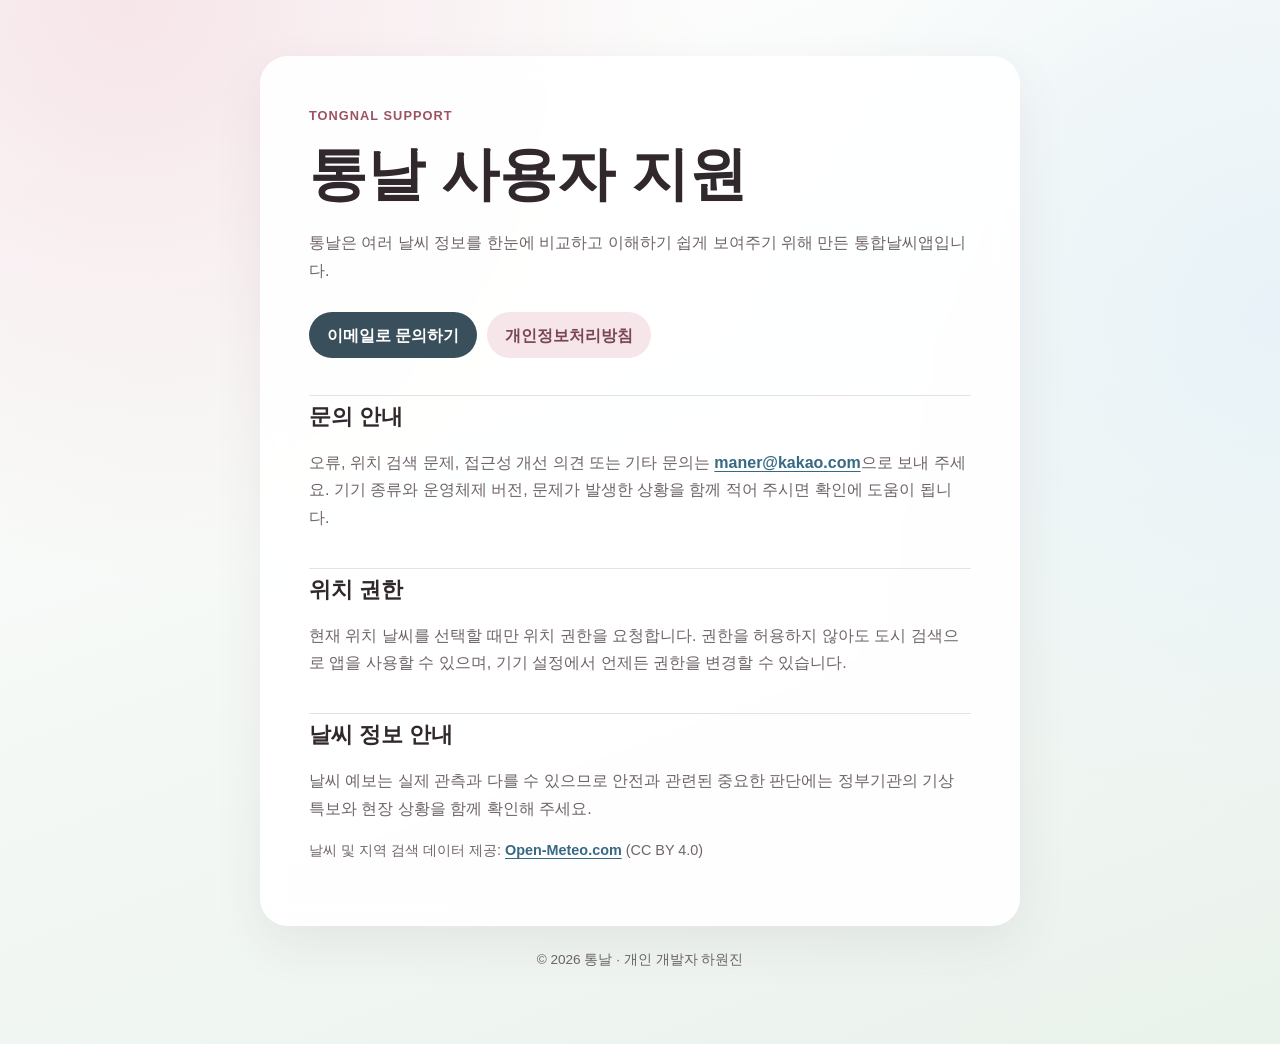
==== index.html @ be3b6df5 "통날 지원 및 개인정보처리방침 공개" ====
<!doctype html>
<html lang="ko">
  <head>
    <meta charset="utf-8" />
    <meta name="viewport" content="width=device-width, initial-scale=1" />
    <meta name="description" content="통합날씨앱 통날 사용자 지원" />
    <title>통날 사용자 지원</title>
    <link rel="stylesheet" href="styles.css" />
  </head>
  <body>
    <main>
      <section class="card">
        <div class="eyebrow">TONGNAL SUPPORT</div>
        <h1>통날 사용자 지원</h1>
        <p>
          통날은 여러 날씨 정보를 한눈에 비교하고 이해하기 쉽게 보여주기 위해
          만든 통합날씨앱입니다.
        </p>

        <div class="actions">
          <a class="button" href="mailto:maner@kakao.com">이메일로 문의하기</a>
          <a class="button secondary" href="privacy.html">개인정보처리방침</a>
        </div>

        <h2>문의 안내</h2>
        <p>
          오류, 위치 검색 문제, 접근성 개선 의견 또는 기타 문의는
          <a href="mailto:maner@kakao.com">maner@kakao.com</a>으로 보내 주세요.
          기기 종류와 운영체제 버전, 문제가 발생한 상황을 함께 적어 주시면 확인에
          도움이 됩니다.
        </p>

        <h2>위치 권한</h2>
        <p>
          현재 위치 날씨를 선택할 때만 위치 권한을 요청합니다. 권한을 허용하지
          않아도 도시 검색으로 앱을 사용할 수 있으며, 기기 설정에서 언제든 권한을
          변경할 수 있습니다.
        </p>

        <h2>날씨 정보 안내</h2>
        <p>
          날씨 예보는 실제 관측과 다를 수 있으므로 안전과 관련된 중요한 판단에는
          정부기관의 기상 특보와 현장 상황을 함께 확인해 주세요.
        </p>
        <p class="meta">
          날씨 및 지역 검색 데이터 제공:
          <a href="https://open-meteo.com/" rel="external">Open-Meteo.com</a>
          (CC BY 4.0)
        </p>
      </section>
      <footer>© 2026 통날 · 개인 개발자 하원진</footer>
    </main>
  </body>
</html>
---- styles.css ----
:root {
  color-scheme: light;
  --ink: #30282d;
  --muted: #6f646a;
  --line: #eadfe3;
  --rose: #f6e5e9;
  --blue: #e8f2f8;
  --sage: #eaf2ec;
  --surface: rgba(255, 255, 255, 0.9);
}

* {
  box-sizing: border-box;
}

body {
  margin: 0;
  color: var(--ink);
  background:
    radial-gradient(circle at 10% 0%, var(--rose), transparent 36rem),
    radial-gradient(circle at 100% 30%, var(--blue), transparent 34rem),
    linear-gradient(160deg, #fff 0%, var(--sage) 100%);
  font-family: -apple-system, BlinkMacSystemFont, "Apple SD Gothic Neo",
    "Noto Sans KR", sans-serif;
  line-height: 1.72;
  min-height: 100vh;
}

main {
  width: min(760px, calc(100% - 32px));
  margin: 0 auto;
  padding: 56px 0 72px;
}

.card {
  background: var(--surface);
  border: 1px solid rgba(255, 255, 255, 0.8);
  border-radius: 28px;
  box-shadow: 0 18px 50px rgba(71, 56, 64, 0.08);
  padding: clamp(24px, 5vw, 48px);
  backdrop-filter: blur(12px);
}

.eyebrow {
  color: #9b5363;
  font-size: 0.8rem;
  font-weight: 800;
  letter-spacing: 0.08em;
}

h1,
h2,
h3 {
  line-height: 1.35;
  margin-top: 1.7em;
}

h1 {
  font-size: clamp(2rem, 8vw, 3.6rem);
  margin: 0.15em 0 0.25em;
}

h2 {
  font-size: 1.35rem;
  padding-top: 0.35rem;
  border-top: 1px solid var(--line);
}

h3 {
  font-size: 1.05rem;
}

p,
li {
  color: var(--muted);
}

ul {
  padding-left: 1.25rem;
}

a {
  color: #376985;
  font-weight: 700;
  text-underline-offset: 0.18em;
}

.actions {
  display: flex;
  flex-wrap: wrap;
  gap: 10px;
  margin: 28px 0 6px;
}

.button {
  display: inline-flex;
  align-items: center;
  min-height: 46px;
  padding: 0 18px;
  border-radius: 999px;
  background: #394f5b;
  color: #fff;
  text-decoration: none;
}

.button.secondary {
  background: var(--rose);
  color: #794653;
}

.meta {
  font-size: 0.9rem;
}

.notice {
  margin: 24px 0;
  padding: 18px 20px;
  border-radius: 18px;
  background: var(--blue);
}

footer {
  text-align: center;
  color: var(--muted);
  font-size: 0.85rem;
  padding-top: 22px;
}

@media (max-width: 480px) {
  main {
    width: min(100% - 20px, 760px);
    padding-top: 20px;
  }

  .card {
    border-radius: 22px;
    padding: 24px 20px 32px;
  }
}
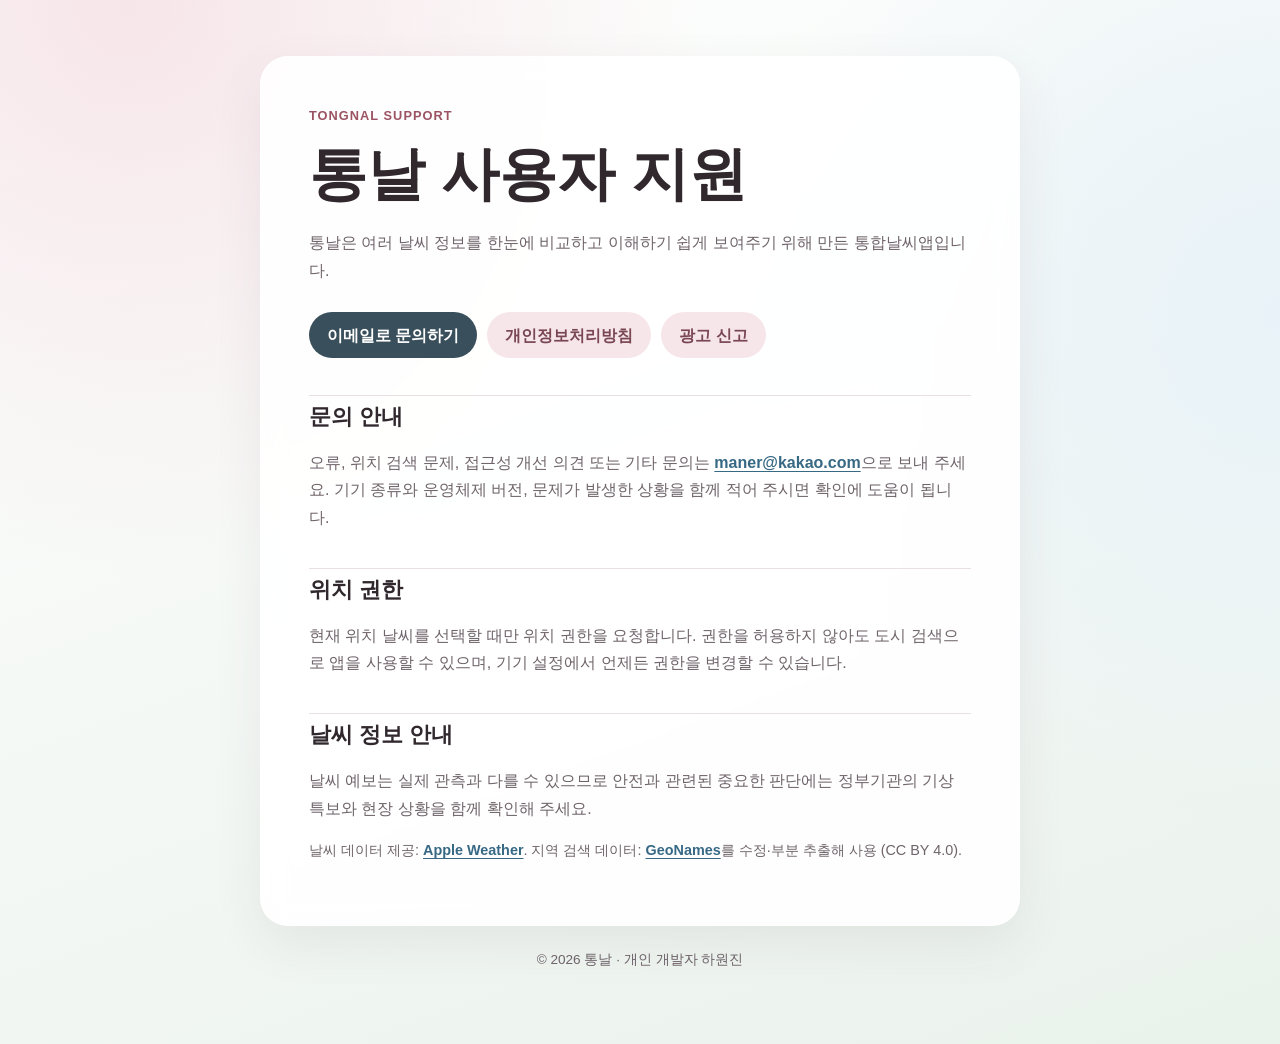
==== commit 66d3b77d: "AdMob 개인정보처리방침 반영" ====
--- a/index.html
+++ b/index.html
@@ -20,6 +20,12 @@
         <div class="actions">
           <a class="button" href="mailto:maner@kakao.com">이메일로 문의하기</a>
           <a class="button secondary" href="privacy.html">개인정보처리방침</a>
+          <a
+            class="button secondary"
+            href="mailto:maner@kakao.com?subject=%ED%86%B5%EB%82%A0%20%EA%B4%91%EA%B3%A0%20%EC%8B%A0%EA%B3%A0"
+          >
+            광고 신고
+          </a>
         </div>
 
         <h2>문의 안내</h2>
@@ -43,13 +49,14 @@
           정부기관의 기상 특보와 현장 상황을 함께 확인해 주세요.
         </p>
         <p class="meta">
-          날씨 및 지역 검색 데이터 제공:
-          <a href="https://open-meteo.com/" rel="external">Open-Meteo.com</a>
-          (CC BY 4.0)
+          날씨 데이터 제공:
+          <a href="https://weatherkit.apple.com/legal-attribution.html" rel="external">Apple Weather</a>.
+          지역 검색 데이터:
+          <a href="https://www.geonames.org/" rel="external">GeoNames</a>를
+          수정·부분 추출해 사용 (CC BY 4.0).
         </p>
       </section>
       <footer>© 2026 통날 · 개인 개발자 하원진</footer>
     </main>
   </body>
 </html>
-
--- a/styles.css
+++ b/styles.css
@@ -137,4 +137,3 @@
     padding: 24px 20px 32px;
   }
 }
-
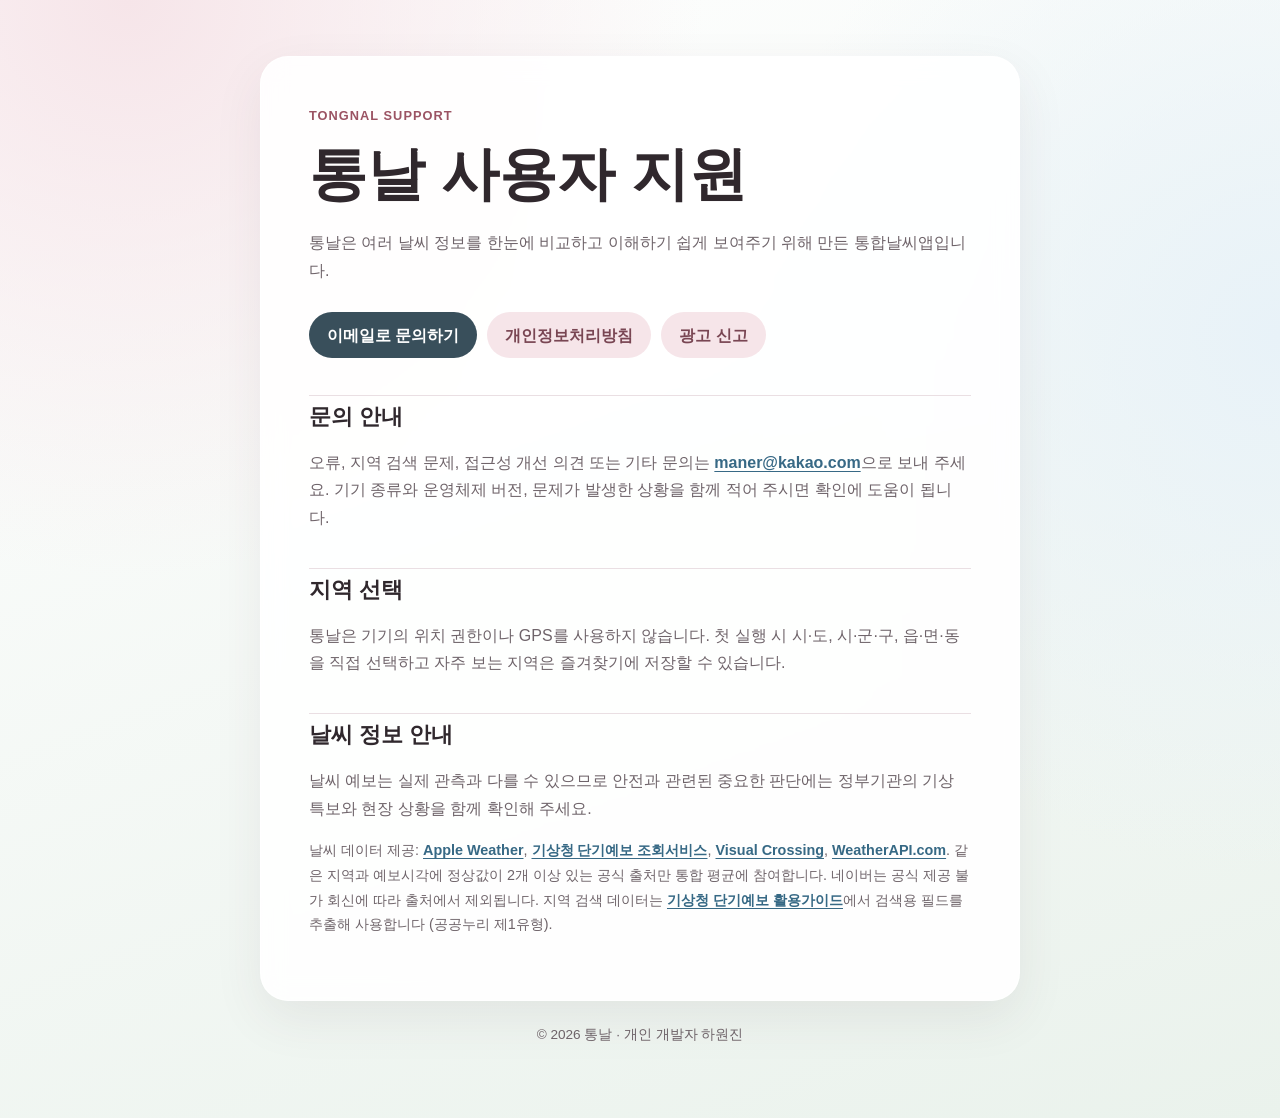
==== commit eb21e762: "Update support privacy policy for manual region selection" ====
--- a/index.html
+++ b/index.html
@@ -30,17 +30,17 @@
 
         <h2>문의 안내</h2>
         <p>
-          오류, 위치 검색 문제, 접근성 개선 의견 또는 기타 문의는
+          오류, 지역 검색 문제, 접근성 개선 의견 또는 기타 문의는
           <a href="mailto:maner@kakao.com">maner@kakao.com</a>으로 보내 주세요.
           기기 종류와 운영체제 버전, 문제가 발생한 상황을 함께 적어 주시면 확인에
           도움이 됩니다.
         </p>
 
-        <h2>위치 권한</h2>
+        <h2>지역 선택</h2>
         <p>
-          현재 위치 날씨를 선택할 때만 위치 권한을 요청합니다. 권한을 허용하지
-          않아도 도시 검색으로 앱을 사용할 수 있으며, 기기 설정에서 언제든 권한을
-          변경할 수 있습니다.
+          통날은 기기의 위치 권한이나 GPS를 사용하지 않습니다. 첫 실행 시 시·도,
+          시·군·구, 읍·면·동을 직접 선택하고 자주 보는 지역은 즐겨찾기에 저장할 수
+          있습니다.
         </p>
 
         <h2>날씨 정보 안내</h2>
@@ -50,10 +50,15 @@
         </p>
         <p class="meta">
           날씨 데이터 제공:
-          <a href="https://weatherkit.apple.com/legal-attribution.html" rel="external">Apple Weather</a>.
-          지역 검색 데이터:
-          <a href="https://www.geonames.org/" rel="external">GeoNames</a>를
-          수정·부분 추출해 사용 (CC BY 4.0).
+          <a href="https://weatherkit.apple.com/legal-attribution.html" rel="external">Apple Weather</a>,
+          <a href="https://www.data.go.kr/data/15084084/openapi.do" rel="external">기상청 단기예보 조회서비스</a>,
+          <a href="https://www.visualcrossing.com/" rel="external">Visual Crossing</a>,
+          <a href="https://www.weatherapi.com/" rel="external">WeatherAPI.com</a>.
+          같은 지역과 예보시각에 정상값이 2개 이상 있는 공식 출처만 통합 평균에
+          참여합니다. 네이버는 공식 제공 불가 회신에 따라 출처에서 제외됩니다.
+          지역 검색 데이터는
+          <a href="https://www.data.go.kr/data/15084084/openapi.do" rel="external">기상청 단기예보 활용가이드</a>에서
+          검색용 필드를 추출해 사용합니다 (공공누리 제1유형).
         </p>
       </section>
       <footer>© 2026 통날 · 개인 개발자 하원진</footer>
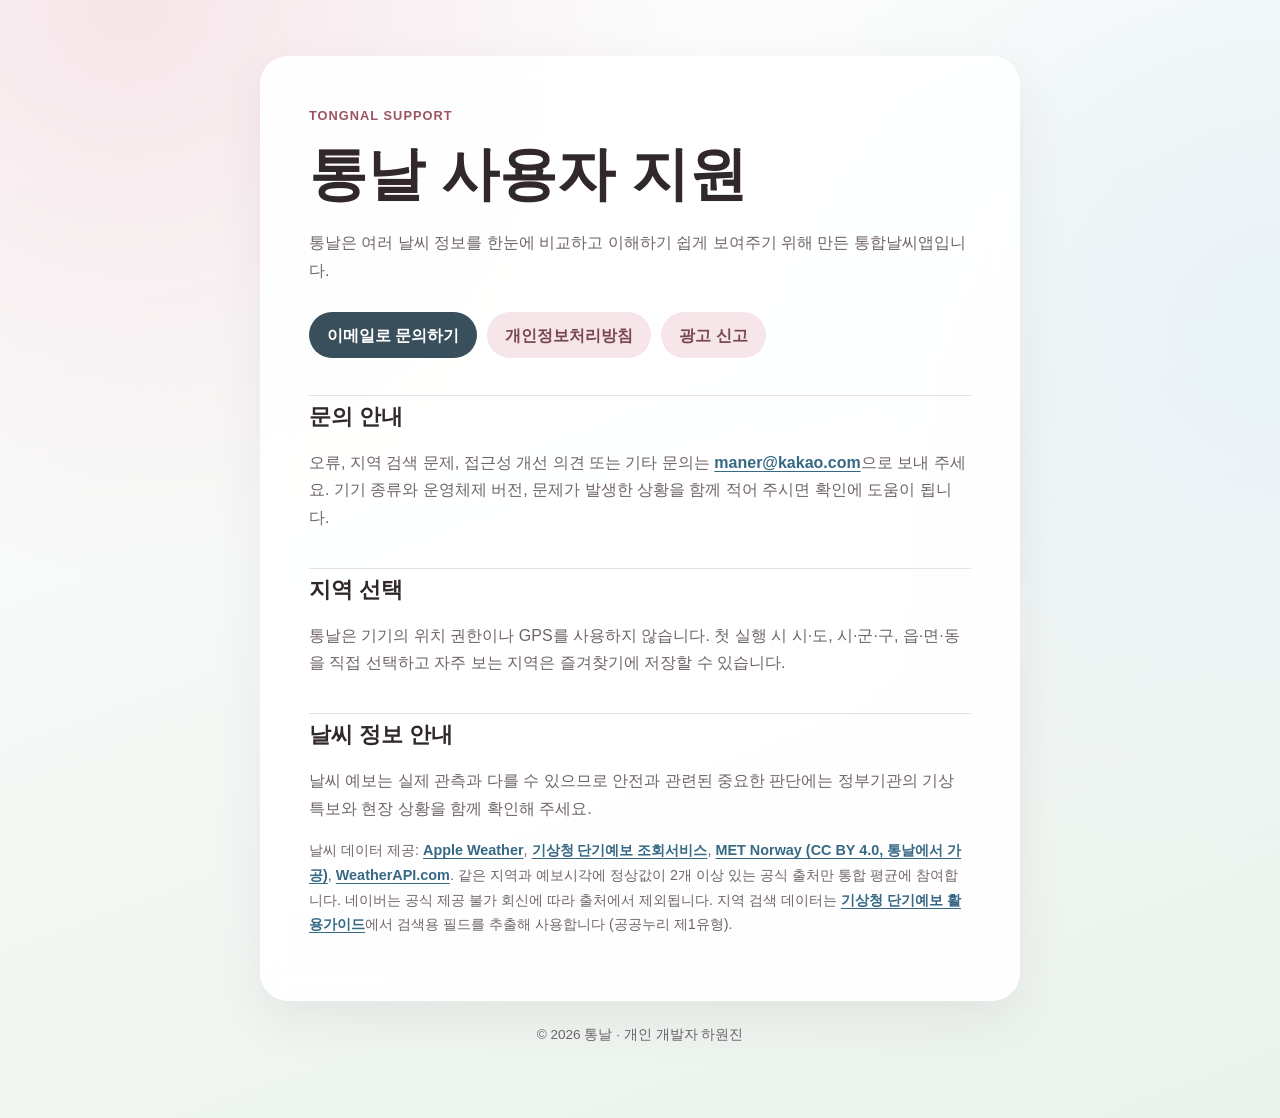
==== commit 01e417d0: "Replace Visual Crossing with MET Norway" ====
--- a/index.html
+++ b/index.html
@@ -52,7 +52,7 @@
           날씨 데이터 제공:
           <a href="https://weatherkit.apple.com/legal-attribution.html" rel="external">Apple Weather</a>,
           <a href="https://www.data.go.kr/data/15084084/openapi.do" rel="external">기상청 단기예보 조회서비스</a>,
-          <a href="https://www.visualcrossing.com/" rel="external">Visual Crossing</a>,
+          <a href="https://www.met.no/en/free-meteorological-data/Licensing-and-crediting" rel="external">MET Norway (CC BY 4.0, 통날에서 가공)</a>,
           <a href="https://www.weatherapi.com/" rel="external">WeatherAPI.com</a>.
           같은 지역과 예보시각에 정상값이 2개 이상 있는 공식 출처만 통합 평균에
           참여합니다. 네이버는 공식 제공 불가 회신에 따라 출처에서 제외됩니다.
